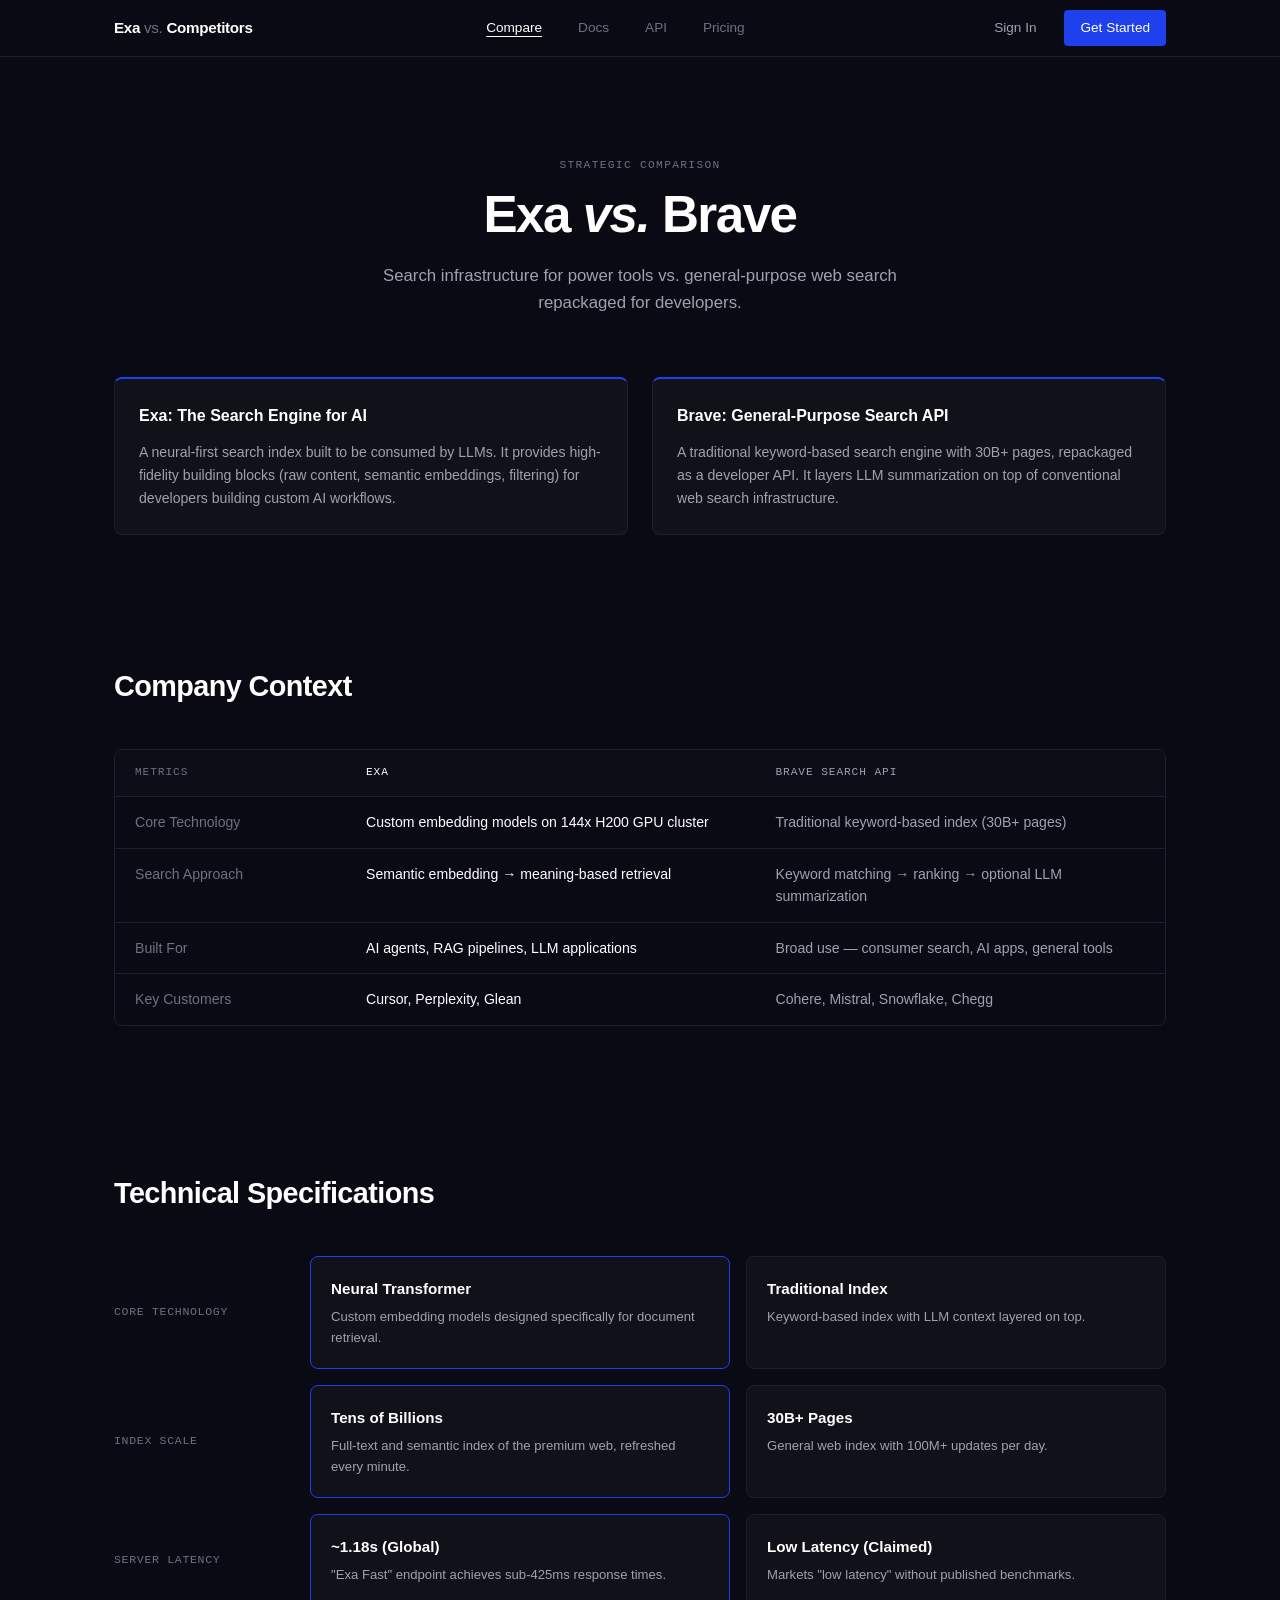
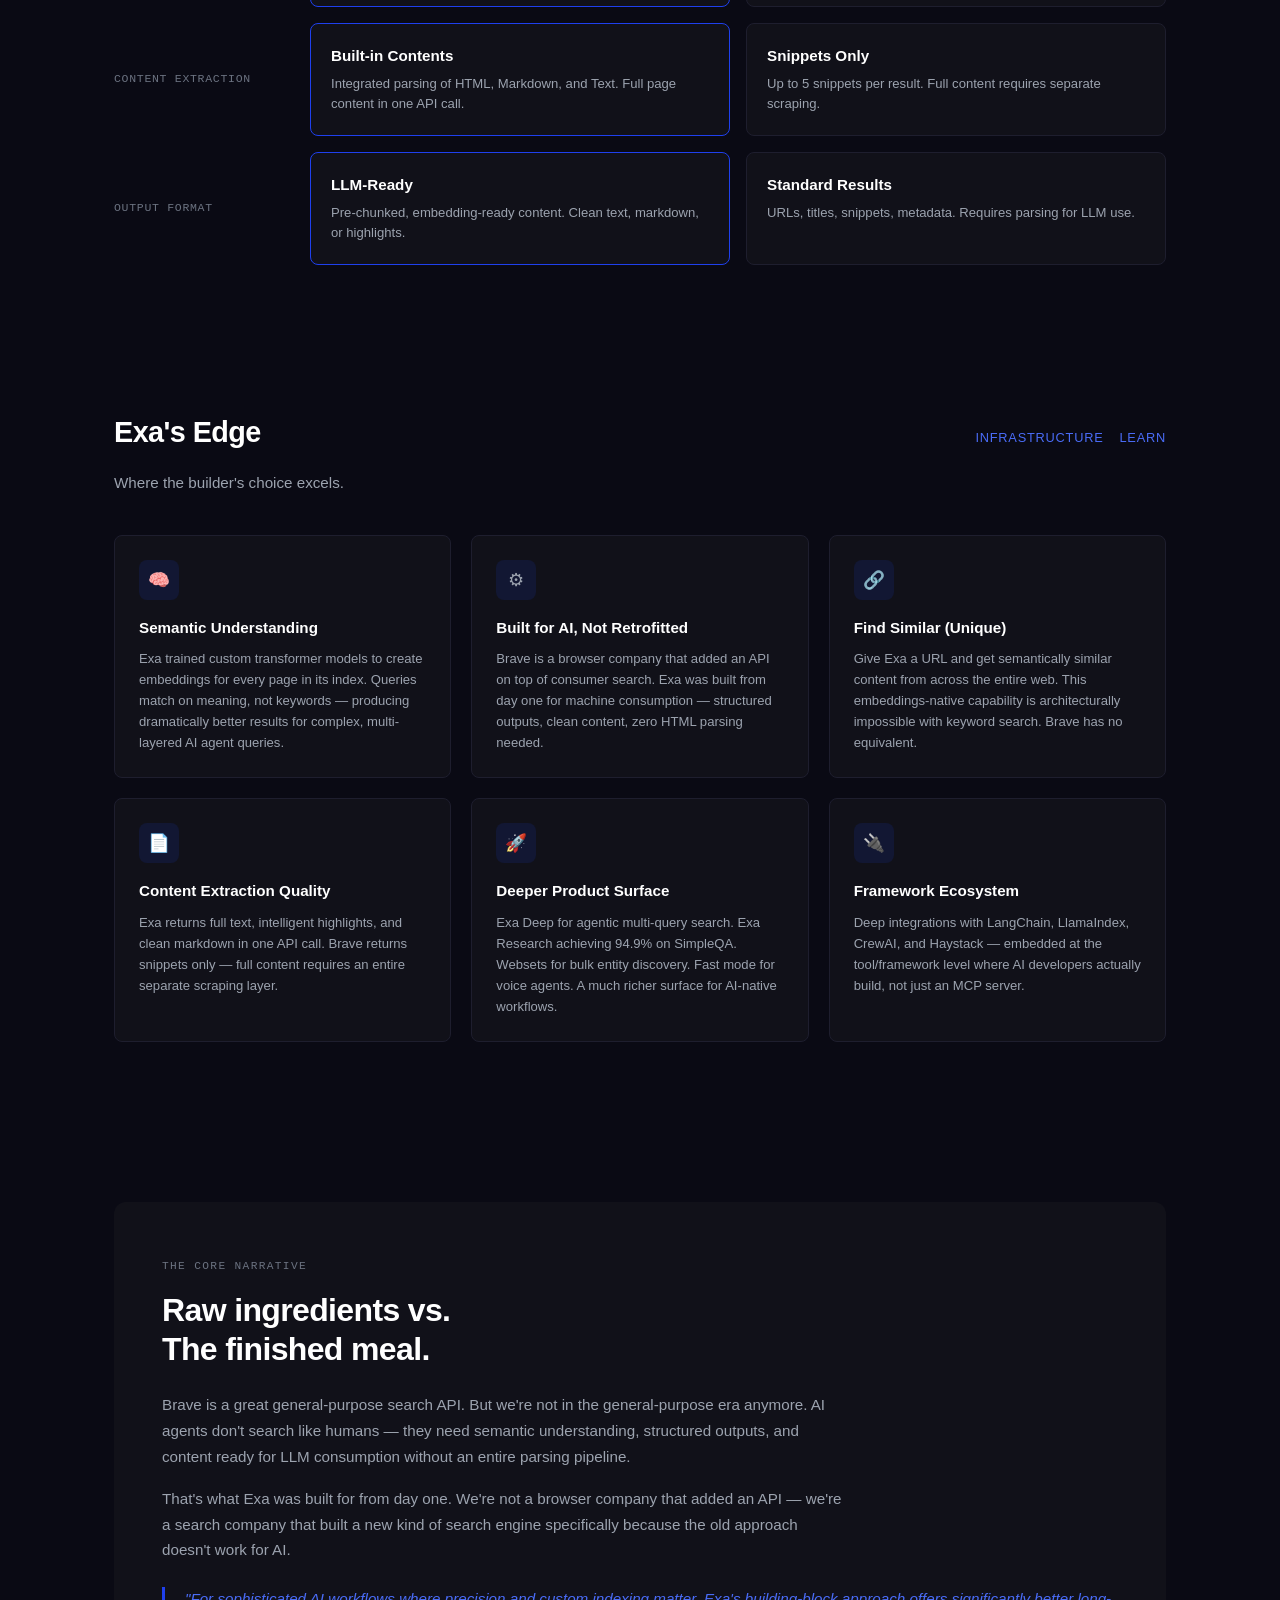
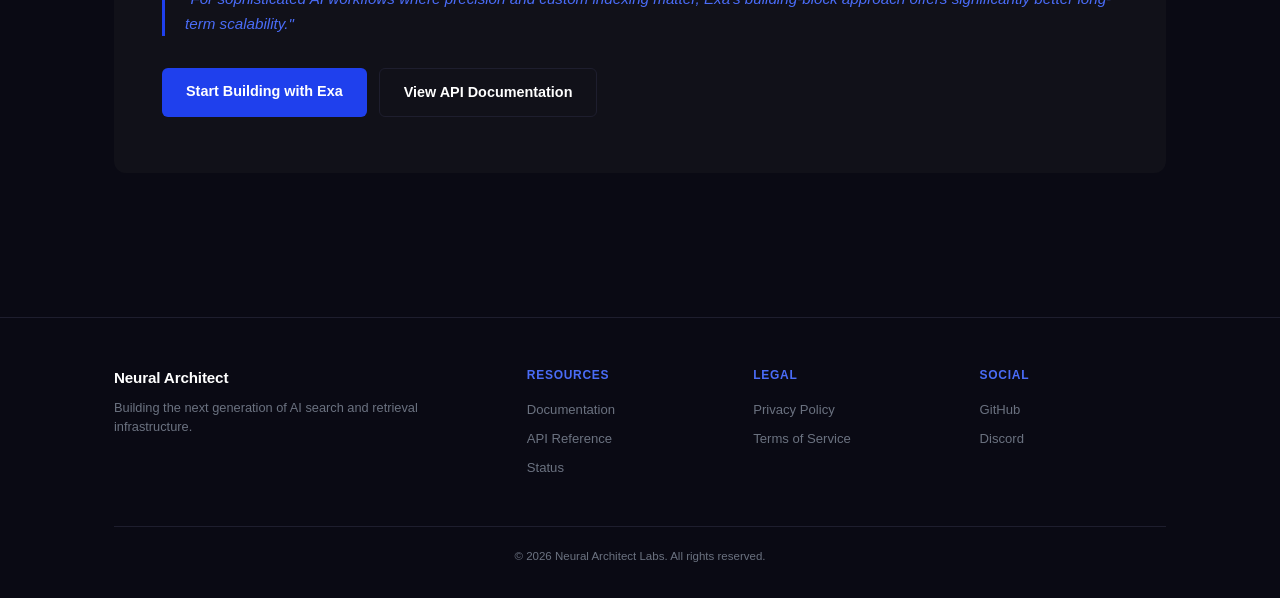
==== exa-vs-brave.html @ 4df74688 "Add Exa vs. Competitors positioning landing pages Create a dark-themed comparison site with a main l" ====
<!DOCTYPE html>
<html lang="en">
<head>
  <meta charset="UTF-8">
  <meta name="viewport" content="width=device-width, initial-scale=1.0">
  <title>Exa vs. Brave</title>
  <link rel="stylesheet" href="styles.css">
</head>
<body>
  <nav class="nav">
    <div class="container nav-inner">
      <a href="index.html" class="nav-logo">Exa <span>vs.</span> Competitors</a>
      <div class="nav-links">
        <a href="index.html" class="nav-link active">Compare</a>
        <a href="https://docs.exa.ai" class="nav-link">Docs</a>
        <a href="https://docs.exa.ai/reference" class="nav-link">API</a>
        <a href="https://exa.ai/pricing" class="nav-link">Pricing</a>
      </div>
      <div class="nav-right">
        <a href="https://exa.ai" class="btn-nav btn-nav--ghost">Sign In</a>
        <a href="https://exa.ai" class="btn-nav btn-nav--primary">Get Started</a>
      </div>
    </div>
  </nav>

  <main>
    <!-- Hero -->
    <section class="hero">
      <div class="container">
        <span class="section-label">STRATEGIC COMPARISON</span>
        <h1>Exa <em>vs.</em> Brave</h1>
        <p class="hero-subtitle">Search infrastructure for power tools vs. general-purpose web search repackaged for developers.</p>
      </div>
    </section>

    <!-- Description Boxes -->
    <section class="section" style="padding-top: 0;">
      <div class="container">
        <div class="grid-2">
          <div class="desc-box">
            <h3>Exa: The Search Engine for AI</h3>
            <p>A neural-first search index built to be consumed by LLMs. It provides high-fidelity building blocks (raw content, semantic embeddings, filtering) for developers building custom AI workflows.</p>
          </div>
          <div class="desc-box">
            <h3>Brave: General-Purpose Search API</h3>
            <p>A traditional keyword-based search engine with 30B+ pages, repackaged as a developer API. It layers LLM summarization on top of conventional web search infrastructure.</p>
          </div>
        </div>
      </div>
    </section>

    <!-- Company Context -->
    <section class="section">
      <div class="container">
        <div class="section-header">
          <h2 class="section-title">Company Context</h2>
        </div>
        <div class="table-wrapper">
          <table class="comparison-table">
            <thead>
              <tr>
                <th class="col-metric">Metrics</th>
                <th class="col-exa">Exa</th>
                <th class="col-competitor">Brave Search API</th>
              </tr>
            </thead>
            <tbody>
              <tr>
                <td class="col-metric">Core Technology</td>
                <td class="col-exa">Custom embedding models on 144x H200 GPU cluster</td>
                <td class="col-competitor">Traditional keyword-based index (30B+ pages)</td>
              </tr>
              <tr>
                <td class="col-metric">Search Approach</td>
                <td class="col-exa">Semantic embedding &rarr; meaning-based retrieval</td>
                <td class="col-competitor">Keyword matching &rarr; ranking &rarr; optional LLM summarization</td>
              </tr>
              <tr>
                <td class="col-metric">Built For</td>
                <td class="col-exa">AI agents, RAG pipelines, LLM applications</td>
                <td class="col-competitor">Broad use &mdash; consumer search, AI apps, general tools</td>
              </tr>
              <tr>
                <td class="col-metric">Key Customers</td>
                <td class="col-exa">Cursor, Perplexity, Glean</td>
                <td class="col-competitor">Cohere, Mistral, Snowflake, Chegg</td>
              </tr>
            </tbody>
          </table>
        </div>
      </div>
    </section>

    <!-- Technical Specifications -->
    <section class="section">
      <div class="container">
        <div class="section-header">
          <h2 class="section-title">Technical Specifications</h2>
        </div>

        <div class="spec-row">
          <div class="spec-label">Core Technology</div>
          <div class="spec-card spec-card--highlight">
            <h4>Neural Transformer</h4>
            <p>Custom embedding models designed specifically for document retrieval.</p>
          </div>
          <div class="spec-card">
            <h4>Traditional Index</h4>
            <p>Keyword-based index with LLM context layered on top.</p>
          </div>
        </div>

        <div class="spec-row">
          <div class="spec-label">Index Scale</div>
          <div class="spec-card spec-card--highlight">
            <h4>Tens of Billions</h4>
            <p>Full-text and semantic index of the premium web, refreshed every minute.</p>
          </div>
          <div class="spec-card">
            <h4>30B+ Pages</h4>
            <p>General web index with 100M+ updates per day.</p>
          </div>
        </div>

        <div class="spec-row">
          <div class="spec-label">Server Latency</div>
          <div class="spec-card spec-card--highlight">
            <h4>~1.18s (Global)</h4>
            <p>"Exa Fast" endpoint achieves sub-425ms response times.</p>
          </div>
          <div class="spec-card">
            <h4>Low Latency (Claimed)</h4>
            <p>Markets "low latency" without published benchmarks.</p>
          </div>
        </div>

        <div class="spec-row">
          <div class="spec-label">Content Extraction</div>
          <div class="spec-card spec-card--highlight">
            <h4>Built-in Contents</h4>
            <p>Integrated parsing of HTML, Markdown, and Text. Full page content in one API call.</p>
          </div>
          <div class="spec-card">
            <h4>Snippets Only</h4>
            <p>Up to 5 snippets per result. Full content requires separate scraping.</p>
          </div>
        </div>

        <div class="spec-row">
          <div class="spec-label">Output Format</div>
          <div class="spec-card spec-card--highlight">
            <h4>LLM-Ready</h4>
            <p>Pre-chunked, embedding-ready content. Clean text, markdown, or highlights.</p>
          </div>
          <div class="spec-card">
            <h4>Standard Results</h4>
            <p>URLs, titles, snippets, metadata. Requires parsing for LLM use.</p>
          </div>
        </div>
      </div>
    </section>

    <!-- Exa's Edge -->
    <section class="section">
      <div class="container">
        <div class="section-header">
          <div class="section-header-row">
            <h2 class="section-title">Exa's Edge</h2>
            <div class="section-links">
              <a href="https://exa.ai">INFRASTRUCTURE</a>
              <a href="https://docs.exa.ai">LEARN</a>
            </div>
          </div>
          <p class="section-subtitle">Where the builder's choice excels.</p>
        </div>

        <div class="edge-grid">
          <div class="edge-card">
            <div class="edge-icon">&#x1f9e0;</div>
            <h3>Semantic Understanding</h3>
            <p>Exa trained custom transformer models to create embeddings for every page in its index. Queries match on meaning, not keywords &mdash; producing dramatically better results for complex, multi-layered AI agent queries.</p>
          </div>
          <div class="edge-card">
            <div class="edge-icon">&#x2699;</div>
            <h3>Built for AI, Not Retrofitted</h3>
            <p>Brave is a browser company that added an API on top of consumer search. Exa was built from day one for machine consumption &mdash; structured outputs, clean content, zero HTML parsing needed.</p>
          </div>
          <div class="edge-card">
            <div class="edge-icon">&#x1f517;</div>
            <h3>Find Similar (Unique)</h3>
            <p>Give Exa a URL and get semantically similar content from across the entire web. This embeddings-native capability is architecturally impossible with keyword search. Brave has no equivalent.</p>
          </div>
          <div class="edge-card">
            <div class="edge-icon">&#x1f4c4;</div>
            <h3>Content Extraction Quality</h3>
            <p>Exa returns full text, intelligent highlights, and clean markdown in one API call. Brave returns snippets only &mdash; full content requires an entire separate scraping layer.</p>
          </div>
          <div class="edge-card">
            <div class="edge-icon">&#x1f680;</div>
            <h3>Deeper Product Surface</h3>
            <p>Exa Deep for agentic multi-query search. Exa Research achieving 94.9% on SimpleQA. Websets for bulk entity discovery. Fast mode for voice agents. A much richer surface for AI-native workflows.</p>
          </div>
          <div class="edge-card">
            <div class="edge-icon">&#x1f50c;</div>
            <h3>Framework Ecosystem</h3>
            <p>Deep integrations with LangChain, LlamaIndex, CrewAI, and Haystack &mdash; embedded at the tool/framework level where AI developers actually build, not just an MCP server.</p>
          </div>
        </div>
      </div>
    </section>

    <!-- Core Narrative -->
    <section class="section">
      <div class="container">
        <div class="narrative">
          <span class="section-label">THE CORE NARRATIVE</span>
          <h2>Raw ingredients vs.<br>The finished meal.</h2>
          <p>Brave is a great general-purpose search API. But we're not in the general-purpose era anymore. AI agents don't search like humans &mdash; they need semantic understanding, structured outputs, and content ready for LLM consumption without an entire parsing pipeline.</p>
          <p>That's what Exa was built for from day one. We're not a browser company that added an API &mdash; we're a search company that built a new kind of search engine specifically because the old approach doesn't work for AI.</p>
          <blockquote>"For sophisticated AI workflows where precision and custom indexing matter, Exa's building-block approach offers significantly better long-term scalability."</blockquote>
          <div class="btn-row">
            <a href="https://exa.ai" class="btn btn--primary">Start Building with Exa</a>
            <a href="https://docs.exa.ai" class="btn btn--outline">View API Documentation</a>
          </div>
        </div>
      </div>
    </section>
  </main>

  <footer class="footer">
    <div class="container">
      <div class="footer-grid">
        <div class="footer-brand">
          <h4>Neural Architect</h4>
          <p>Building the next generation of AI search and retrieval infrastructure.</p>
        </div>
        <div class="footer-col">
          <h5>Resources</h5>
          <a href="#">Documentation</a>
          <a href="#">API Reference</a>
          <a href="#">Status</a>
        </div>
        <div class="footer-col">
          <h5>Legal</h5>
          <a href="#">Privacy Policy</a>
          <a href="#">Terms of Service</a>
        </div>
        <div class="footer-col">
          <h5>Social</h5>
          <a href="#">GitHub</a>
          <a href="#">Discord</a>
        </div>
      </div>
      <div class="footer-bottom">
        &copy; 2026 Neural Architect Labs. All rights reserved.
      </div>
    </div>
  </footer>
</body>
</html>
---- styles.css ----
/* ===== CSS Custom Properties ===== */
:root {
  --bg-primary: #0a0a14;
  --bg-card: #111119;
  --bg-card-hover: #1a1a2a;
  --bg-table-header: #0d0d18;
  --blue-accent: #1F40ED;
  --blue-light: #4a6cf7;
  --blue-glow: rgba(31, 64, 237, 0.15);
  --text-primary: #FFFFFF;
  --text-secondary: #9ca3af;
  --text-muted: #6b7280;
  --border-color: #1e1e2e;
  --border-blue: #1F40ED;
  --radius: 8px;
  --radius-lg: 12px;
  --font-sans: -apple-system, BlinkMacSystemFont, "Segoe UI", Roboto, sans-serif;
  --font-mono: "SF Mono", "Fira Code", "Cascadia Code", monospace;
}

/* ===== Reset ===== */
*, *::before, *::after {
  box-sizing: border-box;
  margin: 0;
  padding: 0;
}

html {
  scroll-behavior: smooth;
}

body {
  font-family: var(--font-sans);
  background: var(--bg-primary);
  color: var(--text-secondary);
  line-height: 1.6;
  -webkit-font-smoothing: antialiased;
}

a {
  color: inherit;
  text-decoration: none;
}

img {
  max-width: 100%;
}

/* ===== Layout ===== */
.container {
  max-width: 1100px;
  margin: 0 auto;
  padding: 0 24px;
}

.section {
  padding: 64px 0;
}

.grid-2 {
  display: grid;
  grid-template-columns: 1fr 1fr;
  gap: 24px;
}

.grid-3 {
  display: grid;
  grid-template-columns: 1fr 1fr 1fr;
  gap: 20px;
}

/* ===== Navigation ===== */
.nav {
  position: sticky;
  top: 0;
  z-index: 100;
  background: var(--bg-primary);
  border-bottom: 1px solid var(--border-color);
  padding: 0 0;
}

.nav-inner {
  display: flex;
  align-items: center;
  justify-content: space-between;
  height: 56px;
}

.nav-logo {
  font-weight: 700;
  font-size: 0.95rem;
  color: var(--text-primary);
  letter-spacing: -0.02em;
}

.nav-logo span {
  color: var(--text-muted);
  font-weight: 400;
}

.nav-links {
  display: flex;
  align-items: center;
  gap: 8px;
}

.nav-link {
  font-size: 0.85rem;
  color: var(--text-muted);
  padding: 6px 14px;
  border-radius: 4px;
  transition: color 0.2s;
}

.nav-link:hover {
  color: var(--text-primary);
}

.nav-link.active {
  color: var(--text-primary);
  text-decoration: underline;
  text-underline-offset: 4px;
}

.nav-right {
  display: flex;
  align-items: center;
  gap: 12px;
}

.btn-nav {
  font-size: 0.85rem;
  padding: 7px 16px;
  border-radius: 4px;
  font-weight: 500;
  cursor: pointer;
  border: none;
  transition: opacity 0.2s;
}

.btn-nav:hover {
  opacity: 0.85;
}

.btn-nav--ghost {
  background: transparent;
  color: var(--text-secondary);
}

.btn-nav--primary {
  background: var(--blue-accent);
  color: #fff;
}

/* ===== Hero Section ===== */
.hero {
  text-align: center;
  padding: 100px 0 60px;
}

.hero h1 {
  font-size: 3.2rem;
  font-weight: 700;
  color: var(--text-primary);
  line-height: 1.1;
  letter-spacing: -0.03em;
  margin-bottom: 20px;
}

.hero h1 em {
  font-style: italic;
}

.hero-subtitle {
  font-size: 1.05rem;
  color: var(--text-secondary);
  max-width: 540px;
  margin: 0 auto;
  line-height: 1.6;
}

/* ===== Section Labels ===== */
.section-label {
  font-family: var(--font-mono);
  font-size: 0.7rem;
  text-transform: uppercase;
  letter-spacing: 0.12em;
  color: var(--text-muted);
  margin-bottom: 12px;
  display: block;
}

.section-title {
  font-size: 1.8rem;
  font-weight: 700;
  color: var(--text-primary);
  letter-spacing: -0.02em;
  margin-bottom: 8px;
}

.section-subtitle {
  color: var(--text-secondary);
  font-size: 0.95rem;
  margin-bottom: 40px;
}

.section-header {
  margin-bottom: 40px;
}

.section-header-row {
  display: flex;
  align-items: baseline;
  justify-content: space-between;
  margin-bottom: 8px;
}

.section-links {
  display: flex;
  gap: 16px;
}

.section-links a {
  font-size: 0.8rem;
  color: var(--blue-light);
  text-transform: uppercase;
  letter-spacing: 0.06em;
  font-weight: 500;
}

.section-links a:hover {
  text-decoration: underline;
}

/* ===== Cards ===== */
.card {
  background: var(--bg-card);
  border: 1px solid var(--border-color);
  border-radius: var(--radius);
  padding: 28px;
  transition: all 0.2s ease;
}

.card:hover {
  background: var(--bg-card-hover);
  transform: translateY(-2px);
  box-shadow: 0 4px 24px var(--blue-glow);
}

.card--link {
  display: block;
  cursor: pointer;
}

.card--blue-top {
  border-top: 2px solid var(--blue-accent);
}

.card--blue-left {
  border-left: 3px solid var(--blue-accent);
}

.card-label {
  font-family: var(--font-mono);
  font-size: 0.65rem;
  text-transform: uppercase;
  letter-spacing: 0.1em;
  color: var(--text-muted);
  margin-bottom: 12px;
  display: block;
}

.card h2 {
  font-size: 1.35rem;
  font-weight: 700;
  color: var(--text-primary);
  margin-bottom: 10px;
  letter-spacing: -0.01em;
}

.card h3 {
  font-size: 1.05rem;
  font-weight: 600;
  color: var(--text-primary);
  margin-bottom: 8px;
}

.card p {
  font-size: 0.9rem;
  color: var(--text-secondary);
  line-height: 1.6;
}

.card-cta {
  display: inline-block;
  margin-top: 16px;
  font-size: 0.85rem;
  color: var(--blue-light);
  font-weight: 500;
}

/* ===== Description Boxes ===== */
.desc-box {
  background: var(--bg-card);
  border: 1px solid var(--border-color);
  border-top: 2px solid var(--blue-accent);
  border-radius: var(--radius);
  padding: 24px;
}

.desc-box h3 {
  font-size: 1rem;
  font-weight: 700;
  color: var(--text-primary);
  margin-bottom: 12px;
}

.desc-box p {
  font-size: 0.88rem;
  color: var(--text-secondary);
  line-height: 1.65;
}

/* ===== Comparison Table ===== */
.table-wrapper {
  overflow-x: auto;
  margin: 0 0 16px;
  border-radius: var(--radius);
  border: 1px solid var(--border-color);
}

.comparison-table {
  width: 100%;
  border-collapse: collapse;
  font-size: 0.88rem;
}

.comparison-table thead th {
  background: var(--bg-table-header);
  color: var(--text-muted);
  font-family: var(--font-mono);
  font-size: 0.7rem;
  text-transform: uppercase;
  letter-spacing: 0.08em;
  padding: 14px 20px;
  text-align: left;
  font-weight: 500;
  border-bottom: 1px solid var(--border-color);
}

.comparison-table tbody td {
  padding: 14px 20px;
  border-bottom: 1px solid var(--border-color);
  vertical-align: top;
}

.comparison-table tbody tr:last-child td {
  border-bottom: none;
}

.comparison-table tbody tr:hover {
  background: rgba(255, 255, 255, 0.02);
}

.comparison-table .col-metric {
  color: var(--text-muted);
  font-weight: 500;
  width: 22%;
}

.comparison-table .col-exa {
  color: var(--text-primary);
  width: 39%;
}

.comparison-table .col-competitor {
  color: var(--text-secondary);
  width: 39%;
}

/* ===== Technical Spec Cards ===== */
.spec-row {
  display: grid;
  grid-template-columns: 180px 1fr 1fr;
  gap: 16px;
  margin-bottom: 16px;
}

.spec-label {
  display: flex;
  align-items: center;
  font-family: var(--font-mono);
  font-size: 0.72rem;
  text-transform: uppercase;
  letter-spacing: 0.06em;
  color: var(--text-muted);
}

.spec-card {
  background: var(--bg-card);
  border: 1px solid var(--border-color);
  border-radius: var(--radius);
  padding: 20px;
}

.spec-card h4 {
  font-size: 0.95rem;
  font-weight: 700;
  color: var(--text-primary);
  margin-bottom: 6px;
}

.spec-card p {
  font-size: 0.82rem;
  color: var(--text-secondary);
  line-height: 1.55;
}

.spec-card--highlight {
  border-color: var(--blue-accent);
}

/* ===== Edge / Advantage Cards ===== */
.edge-grid {
  display: grid;
  grid-template-columns: 1fr 1fr 1fr;
  gap: 20px;
}

.edge-card {
  background: var(--bg-card);
  border: 1px solid var(--border-color);
  border-radius: var(--radius);
  padding: 24px;
  transition: all 0.2s ease;
}

.edge-card:hover {
  transform: translateY(-2px);
  box-shadow: 0 4px 20px var(--blue-glow);
}

.edge-card .edge-icon {
  width: 40px;
  height: 40px;
  border-radius: 8px;
  background: rgba(31, 64, 237, 0.12);
  display: flex;
  align-items: center;
  justify-content: center;
  margin-bottom: 16px;
  font-size: 1.1rem;
}

.edge-card h3 {
  font-size: 0.95rem;
  font-weight: 700;
  color: var(--text-primary);
  margin-bottom: 8px;
}

.edge-card p {
  font-size: 0.82rem;
  color: var(--text-secondary);
  line-height: 1.6;
}

/* ===== Narrative Section ===== */
.narrative {
  background: var(--bg-card);
  border-radius: var(--radius-lg);
  padding: 56px 48px;
  margin: 32px 0;
}

.narrative .section-label {
  margin-bottom: 16px;
}

.narrative h2 {
  font-size: 2rem;
  font-weight: 700;
  color: var(--text-primary);
  line-height: 1.2;
  margin-bottom: 24px;
  letter-spacing: -0.02em;
}

.narrative p {
  font-size: 0.95rem;
  color: var(--text-secondary);
  line-height: 1.7;
  margin-bottom: 16px;
  max-width: 680px;
}

.narrative blockquote {
  border-left: 3px solid var(--blue-accent);
  padding-left: 20px;
  margin: 24px 0;
  font-style: italic;
  color: var(--blue-light);
  font-size: 0.95rem;
  line-height: 1.6;
}

.narrative .btn-row {
  display: flex;
  gap: 12px;
  margin-top: 32px;
}

.btn {
  display: inline-block;
  padding: 12px 24px;
  border-radius: 6px;
  font-size: 0.9rem;
  font-weight: 600;
  cursor: pointer;
  border: none;
  transition: opacity 0.2s;
}

.btn:hover {
  opacity: 0.88;
}

.btn--primary {
  background: var(--blue-accent);
  color: #fff;
}

.btn--outline {
  background: transparent;
  color: var(--text-primary);
  border: 1px solid var(--border-color);
}

.btn--outline:hover {
  background: var(--bg-card-hover);
}

/* ===== Footer ===== */
.footer {
  border-top: 1px solid var(--border-color);
  padding: 48px 0 32px;
  margin-top: 48px;
}

.footer-grid {
  display: grid;
  grid-template-columns: 2fr 1fr 1fr 1fr;
  gap: 40px;
  margin-bottom: 40px;
}

.footer-brand h4 {
  font-size: 0.95rem;
  font-weight: 700;
  color: var(--text-primary);
  margin-bottom: 8px;
  letter-spacing: -0.01em;
}

.footer-brand p {
  font-size: 0.8rem;
  color: var(--text-muted);
  line-height: 1.5;
}

.footer-col h5 {
  font-size: 0.75rem;
  font-weight: 600;
  color: var(--blue-light);
  text-transform: uppercase;
  letter-spacing: 0.06em;
  margin-bottom: 14px;
}

.footer-col a {
  display: block;
  font-size: 0.82rem;
  color: var(--text-muted);
  margin-bottom: 8px;
  transition: color 0.15s;
}

.footer-col a:hover {
  color: var(--text-secondary);
}

.footer-bottom {
  border-top: 1px solid var(--border-color);
  padding-top: 20px;
  text-align: center;
  font-size: 0.72rem;
  color: var(--text-muted);
}

/* ===== Responsive ===== */
@media (max-width: 900px) {
  .spec-row {
    grid-template-columns: 1fr 1fr;
  }

  .spec-label {
    grid-column: 1 / -1;
  }

  .edge-grid {
    grid-template-columns: 1fr 1fr;
  }

  .footer-grid {
    grid-template-columns: 1fr 1fr;
  }
}

@media (max-width: 768px) {
  .hero h1 {
    font-size: 2.2rem;
  }

  .grid-2 {
    grid-template-columns: 1fr;
  }

  .grid-3 {
    grid-template-columns: 1fr;
  }

  .edge-grid {
    grid-template-columns: 1fr;
  }

  .spec-row {
    grid-template-columns: 1fr;
  }

  .narrative {
    padding: 32px 24px;
  }

  .narrative h2 {
    font-size: 1.5rem;
  }

  .footer-grid {
    grid-template-columns: 1fr;
  }

  .section {
    padding: 40px 0;
  }

  .hero {
    padding: 60px 0 40px;
  }

  .section-title {
    font-size: 1.4rem;
  }

  .btn-row {
    flex-direction: column;
  }
}
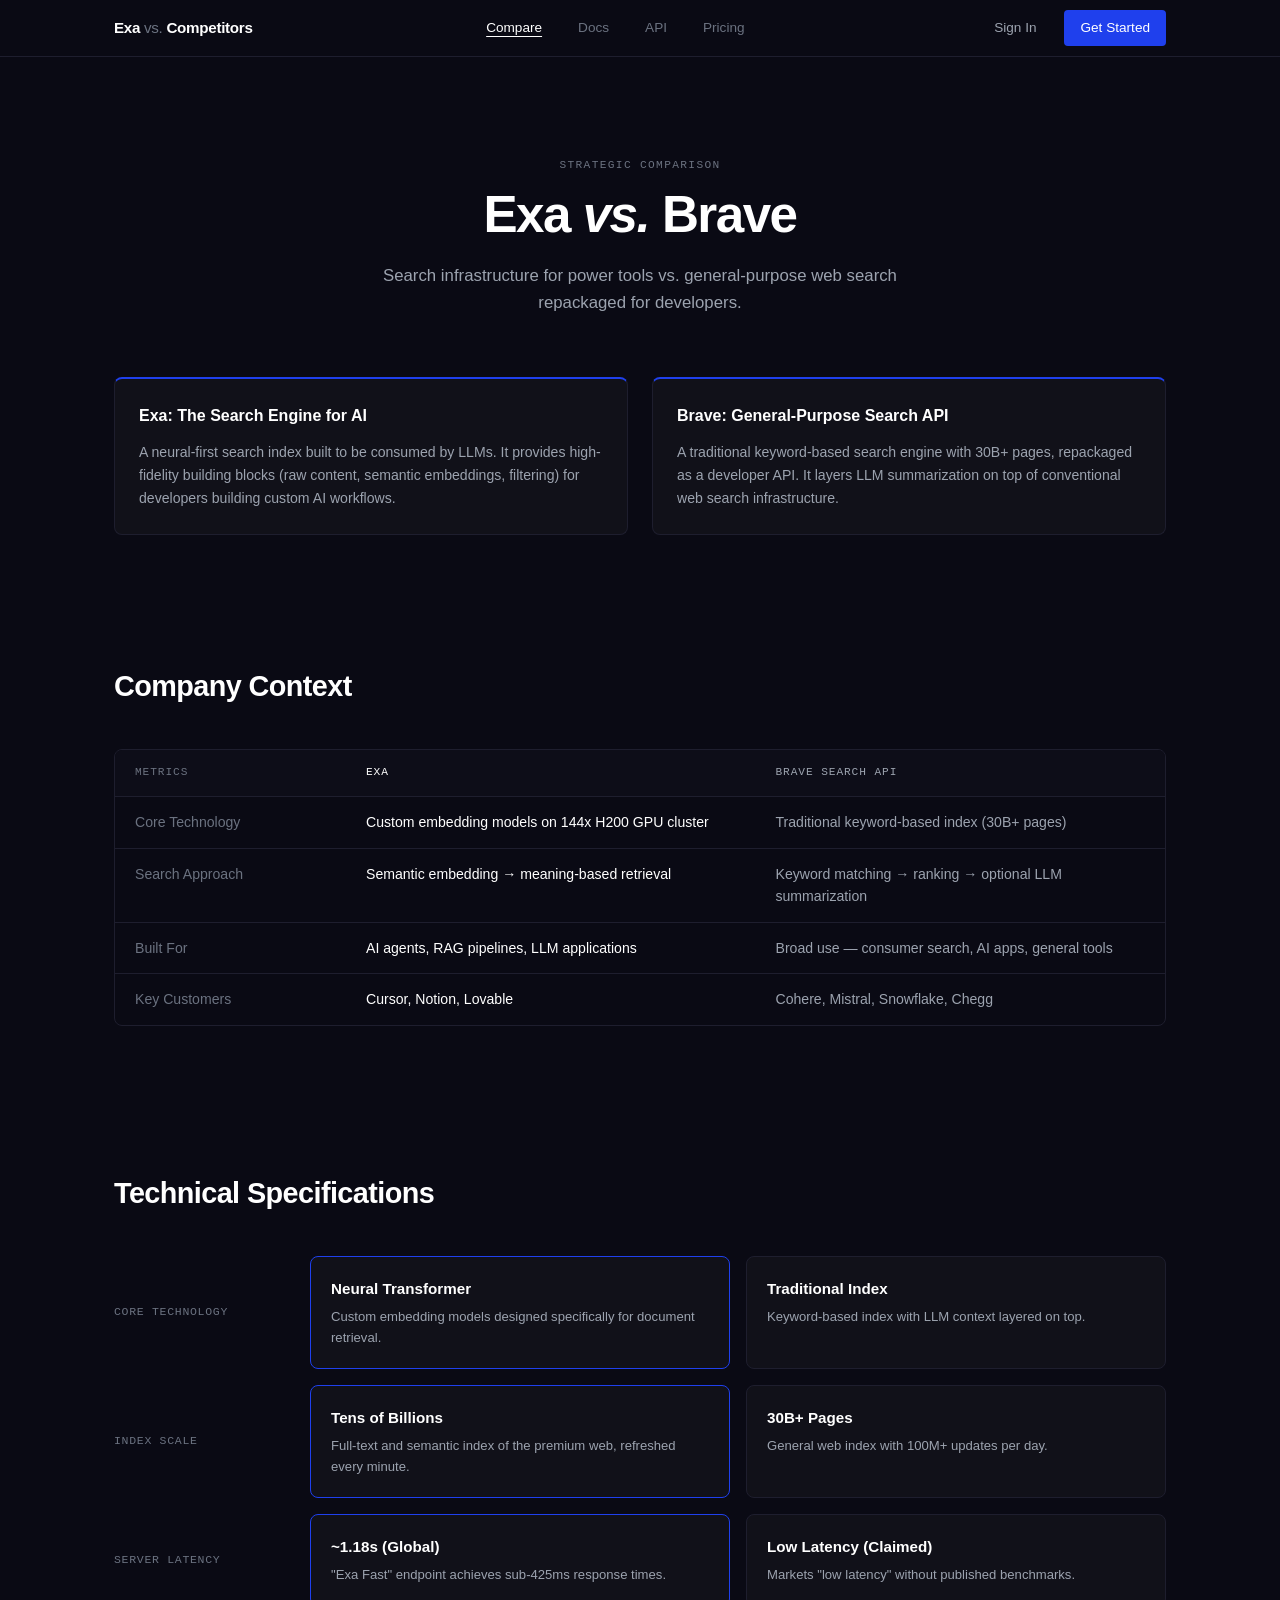
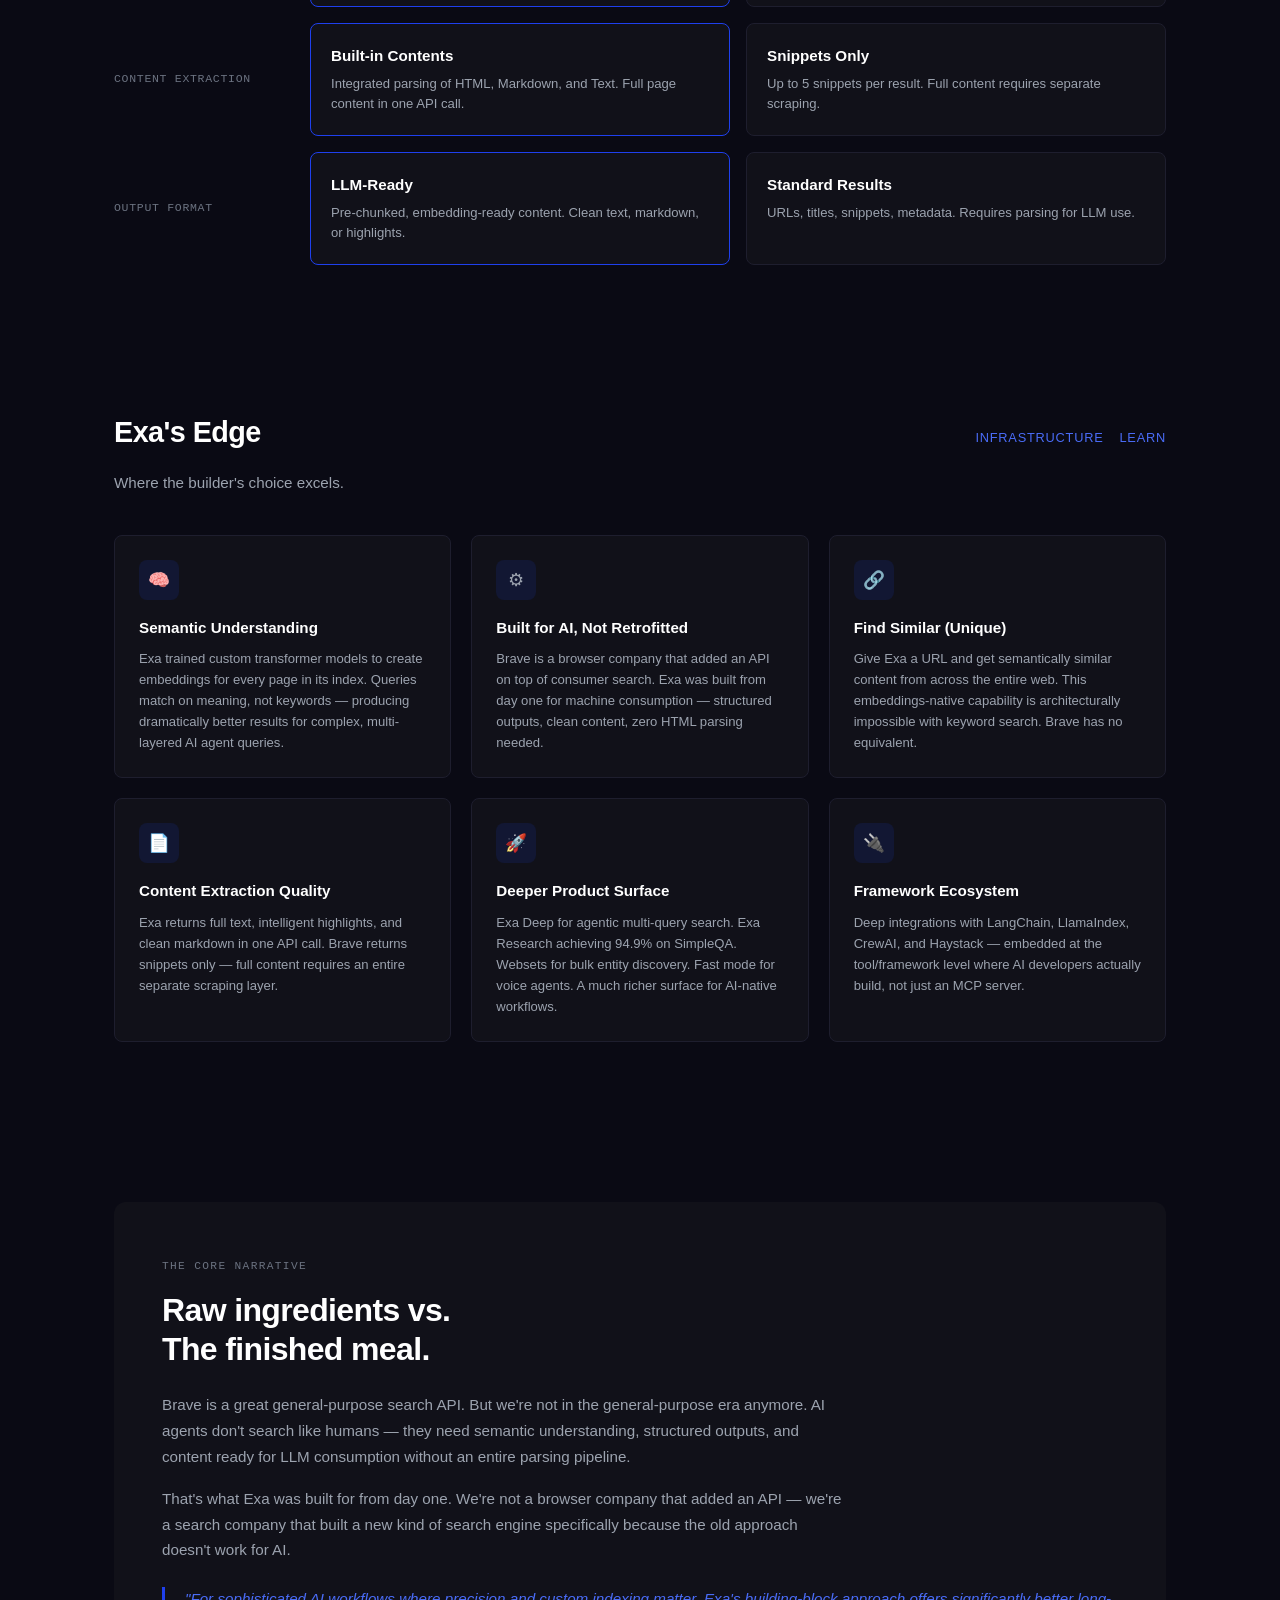
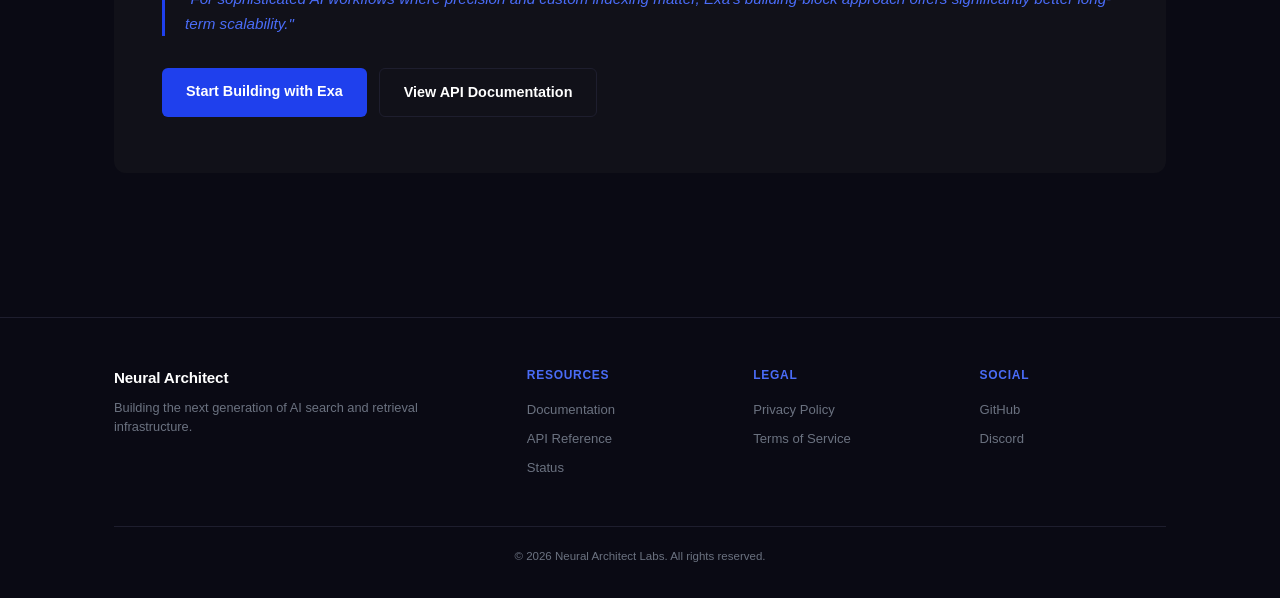
==== commit c9ba24d0: "Update Exa customers to Cursor, Notion, Lovable Co-Authored-By: Claude Opus 4.6 <noreply@anthropic.c" ====
--- a/exa-vs-brave.html
+++ b/exa-vs-brave.html
@@ -82,7 +82,7 @@
               </tr>
               <tr>
                 <td class="col-metric">Key Customers</td>
-                <td class="col-exa">Cursor, Perplexity, Glean</td>
+                <td class="col-exa">Cursor, Notion, Lovable</td>
                 <td class="col-competitor">Cohere, Mistral, Snowflake, Chegg</td>
               </tr>
             </tbody>
